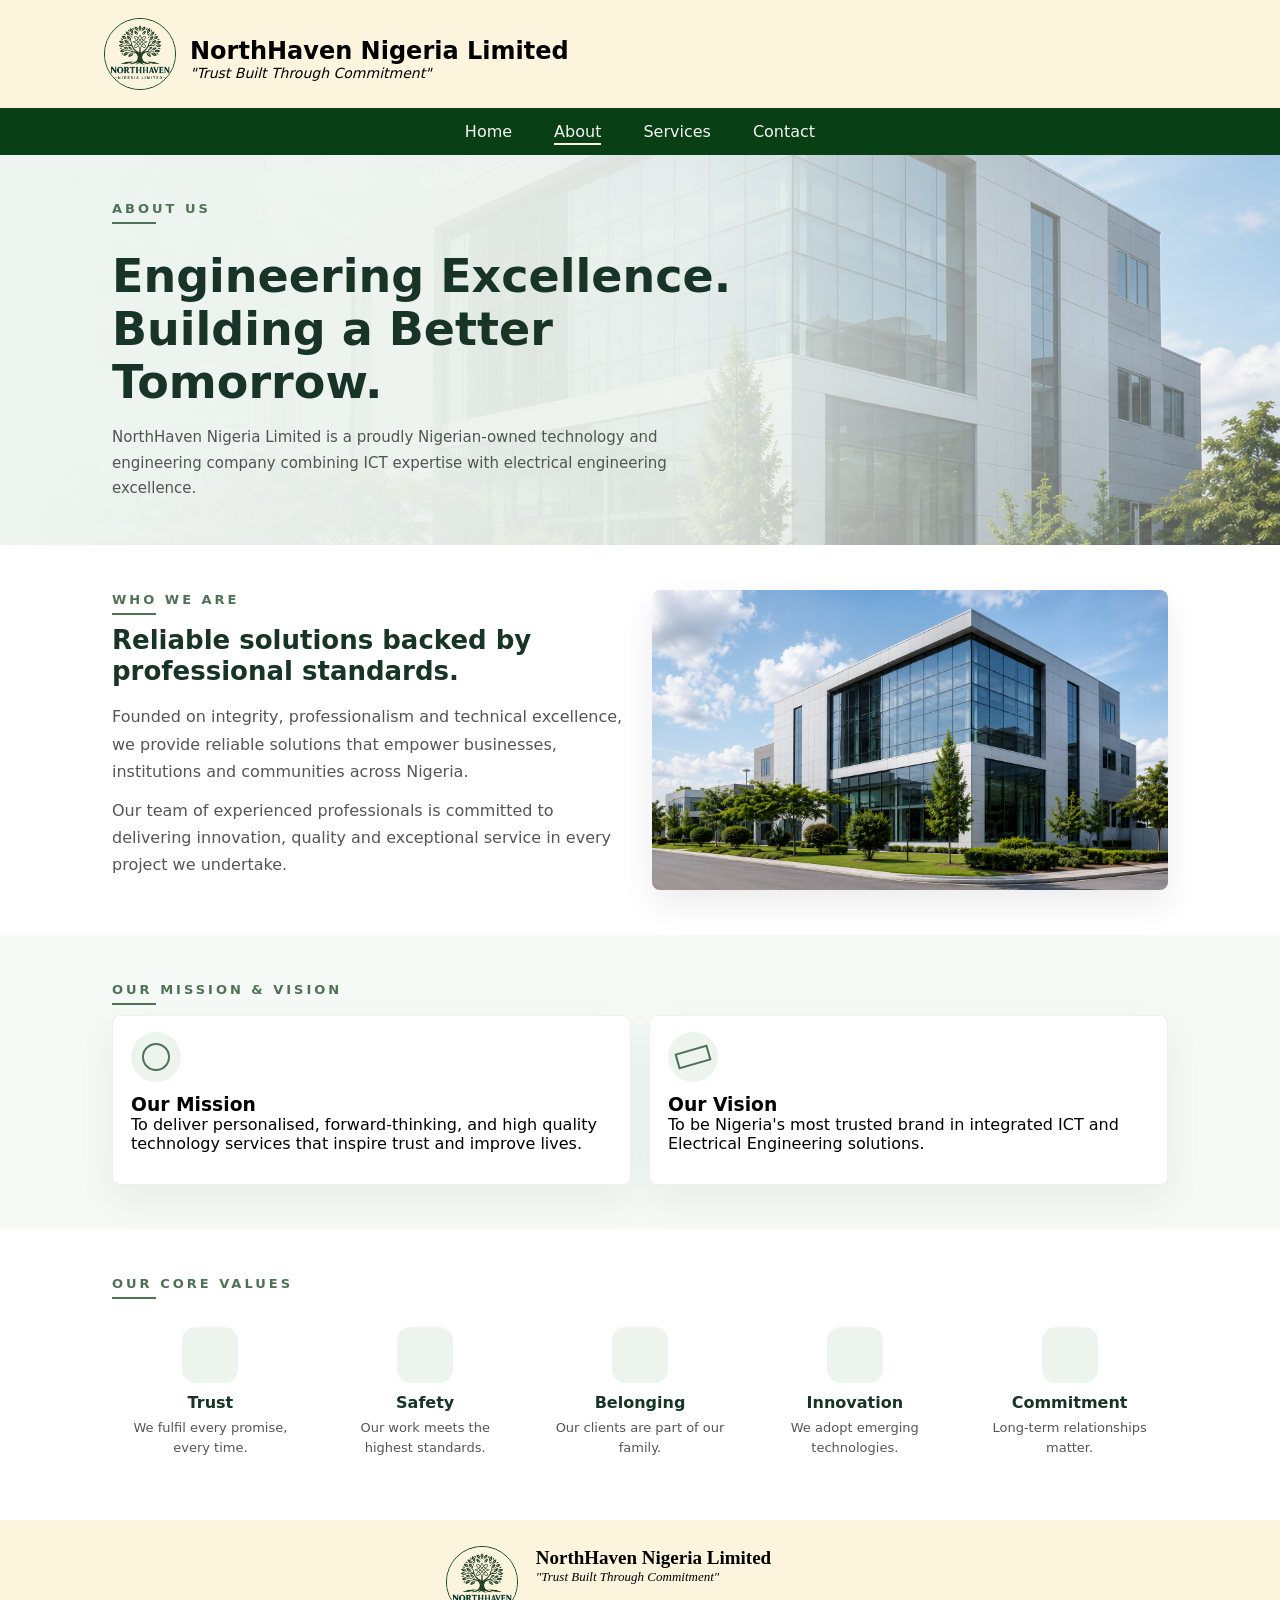
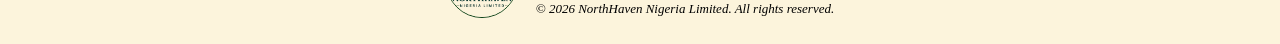
==== about.html @ ed2ec1b2 "first commit" ====
<!DOCTYPE html>
<html lang="en">
<head>
    <meta charset="UTF-8">
    <meta name="viewport" content="width=device-width, initial-scale=1.0">
    <link rel="stylesheet" href="./css/common.css">
    <link rel="stylesheet" href="./css/about.css">
    <title>About Us</title>
</head>
<body>
    <div class="container">
        <header>
            <div class="logo">
                <img src="./assets/fcf4dc-.png" alt="NorthHaven logo">
                <span>
                    <h1>NorthHaven Nigeria Limited</h1>
                    <p>"Trust Built Through Commitment"</p>
                </span>
            </div>
            <nav>
                <ul>
                    <li><a href="./index.html">Home</a></li>
                    <li><a class="active" href="./about.html">About</a></li>
                    <li><a href="./services.html">Services</a></li>
                    <li><a href="./contact.html">Contact</a></li>
                </ul>
            </nav>
        </header>

        <main>
            <section class="page-hero page-hero-about">
                <div class="page-wrap">
                    <span class="eyebrow">ABOUT US</span>
                    <h1>Engineering Excellence. Building a Better Tomorrow.</h1>
                    <p>NorthHaven Nigeria Limited is a proudly Nigerian-owned technology and engineering company combining ICT expertise with electrical engineering excellence.</p>
                </div>
            </section>

            <section class="page-section">
                <div class="page-wrap split-section">
                    <div>
                        <span class="eyebrow">WHO WE ARE</span>
                        <h2>Reliable solutions backed by professional standards.</h2>
                        <p>Founded on integrity, professionalism and technical excellence, we provide reliable solutions that empower businesses, institutions and communities across Nigeria.</p>
                        <p>Our team of experienced professionals is committed to delivering innovation, quality and exceptional service in every project we undertake.</p>
                    </div>
                    <div class="feature-photo">
                        <img src="./assets/head.png" alt="NorthHaven engineering project">
                    </div>
                </div>
            </section>

            <section class="page-section light-section">
                <div class="page-wrap">
                    <span class="eyebrow">OUR MISSION & VISION</span>
                    <div class="page-card-grid two-cards">
                        <article class="mission-card page-mini-card">
                            <div class="icon icon-target"></div>
                            <h3>Our Mission</h3>
                            <p>To deliver personalised, forward-thinking, and high quality technology services that inspire trust and improve lives.</p>
                        </article>
                        <article class="mission-card page-mini-card">
                            <div class="icon icon-vision"></div>
                            <h3>Our Vision</h3>
                            <p>To be Nigeria's most trusted brand in integrated ICT and Electrical Engineering solutions.</p>
                        </article>
                    </div>
                </div>
            </section>

            <section class="page-section">
                <div class="page-wrap">
                    <span class="eyebrow">OUR CORE VALUES</span>
                    <div class="values-row">
                        <article><div class="value-icon value-trust"></div><h3>Trust</h3><p>We fulfil every promise, every time.</p></article>
                        <article><div class="value-icon value-safety"></div><h3>Safety</h3><p>Our work meets the highest standards.</p></article>
                        <article><div class="value-icon value-belonging"></div><h3>Belonging</h3><p>Our clients are part of our family.</p></article>
                        <article><div class="value-icon value-innovation"></div><h3>Innovation</h3><p>We adopt emerging technologies.</p></article>
                        <article><div class="value-icon value-commitment"></div><h3>Commitment</h3><p>Long-term relationships matter.</p></article>
                    </div>
                </div>
            </section>
        </main>
    </div>

    <footer>
        <img src="./assets/fcf4dc-.png" alt="NorthHaven logo">
        <span>
            <h1>NorthHaven Nigeria Limited</h1>
            <p>"Trust Built Through Commitment"</p>
            <p class="copyright">© 2026 NorthHaven Nigeria Limited. All rights reserved.</p>
        </span>
    </footer>

    <script src="./main.js"></script>
</body>
</html>
---- css/common.css ----
﻿*{
    margin: 0;
    padding: 0;
    box-sizing: border-box;
}
html{
    scroll-behavior: smooth;
}
body{
    background-color: whitesmoke;
}
img{
    max-width: 100%;
    display: block;
}
.container{
    background-color: whitesmoke;
    font-family: system-ui, -apple-system, BlinkMacSystemFont, 'Segoe UI', Roboto, Oxygen, Ubuntu, Cantarell, 'Open Sans', 'Helvetica Neue', sans-serif;
    margin: auto;
}
.container header{
    background-color: #fcf4dc;
}
header .logo{
    padding: 15px;
    display: flex;
    align-items: center;
    justify-content: center;
    gap: 14px;
}
header .logo img{
    width: 60px;
    height: auto;
    border: 1px solid #083f14;
    border-radius: 50%;
}
.logo span{
    padding-top: 10px;
}
.logo h1{
    font-size: 16.6px;
    font-family: inherit;
}
.logo p{
    font-size: 12.5px;
    font-style: italic;
    text-align: center;
}
header nav{
    background-color: #083f14;
    padding: 6px;
}
nav ul{
    display: flex;
    justify-content: space-between;
    padding-inline: 4px;
}
nav ul li {
    list-style: none;
}
nav ul li a{
    font-size: 15px;
    color: whitesmoke;
    text-decoration: none;
}
nav a:hover,
nav a.active{
    border-bottom: 2px solid #fcf4dc;
    padding-bottom: 2px;
}
.btn{
    display: inline-flex;
    align-items: center;
    justify-content: center;
    gap: 10px;
    width: 100%;
    max-width: 220px;
    min-height: 48px;
    border-radius: 6px;
    text-decoration: none;
    font-size: 14px;
    font-weight: 700;
    transition: .3s;
}
.btn-primary{
    background: #4f7156;
    color: white;
}
.btn-secondary{
    border: 1px solid #4f7156;
    color: #4f7156;
    background: rgba(255,255,255,.6);
}
.btn:hover{
    transform: translateY(-2px);
}
footer {
    background-color: #fcf4dc;
    color: black;
    display: flex;
    flex-direction: column;
    align-items: center;
    justify-content: center;
    gap: 20px;
    padding: 20px 0;
}
footer img{
    width: 60px;
    height: auto;
    border: 1px solid #083f14;
    border-radius: 50%;
}
footer span{
    margin: auto;
}
footer h1{
    font-size: 19px;
    font-family: inherit;
}
footer p{
    font-size: 13px;
    text-align: center;
    font-style: italic;
}
.copyright{
    width: 100%;
    text-align: center;
    margin-top: 1rem;
}
.page-wrap{
    max-width: 1120px;
    margin: auto;
    padding: 0 15px;
}
.page-hero{
    min-height: 280px;
    display: flex;
    align-items: center;
    background: #eef4ef;
    overflow: hidden;
}
.page-hero .page-wrap{
    width: 100%;
}
.page-hero h1{
    max-width: 620px;
    margin: 16px 0;
    color: #173426;
    font-size: 32px;
    line-height: 1.15;
}
.page-hero p{
    max-width: 560px;
    color: #4f5651;
    font-size: 15px;
    line-height: 1.7;
}
.eyebrow{
    color: #4f7156;
    font-size: 13px;
    letter-spacing: 3px;
    font-weight: 700;
    position: relative;
    display: inline-block;
    margin-bottom: 18px;
}
.eyebrow::after{
    content: "";
    position: absolute;
    left: 0;
    bottom: -8px;
    width: 44px;
    height: 2px;
    background: #4f7156;
}
.page-section{
    padding: 44px 0;
    background: #ffffff;
}
.light-section,
.map-section{
    background: #f6faf7;
}
.mission-card{
    background: #ffffff;
    border-radius: 8px;
    padding: 16px 18px;
    box-shadow: 0 15px 40px rgba(0,0,0,.06);
    transition: .35s;
    border: 1px solid #eef1ef;
    min-height: 170px;
}
.mission-card:hover{
    transform: translateY(-8px);
    box-shadow: 0 25px 60px rgba(0,0,0,.10);
}
.icon{
    width: 50px;
    height: 50px;
    border-radius: 50%;
    background: #edf4ee;
    display: flex;
    align-items: center;
    justify-content: center;
    margin-bottom: 12px;
    color: #4f7156;
    font-size: 28px;
    font-weight: 700;
    position: relative;
}
.icon::before{
    font-family: Arial, Helvetica, sans-serif;
    line-height: 1;
    content: "";
}
.strip-icon{
    width: 38px;
    height: 38px;
    border-radius: 14px;
    background: #edf4ee;
    display: flex;
    justify-content: center;
    align-items: center;
    color: #4f7156;
    font-size: 14px;
}
@media (min-width: 768px){
    header .logo{
        justify-content: flex-start;
        max-width: 1120px;
        margin: auto;
        padding: 18px 24px;
    }

    header .logo img,
    footer img{
        width: 72px;
    }

    .logo h1{
        font-size: 24px;
    }

    .logo p{
        font-size: 14px;
        text-align: left;
    }

    header nav{
        padding: 0 24px;
    }

    nav ul{
        max-width: 1120px;
        margin: auto;
        justify-content: center;
        gap: 42px;
        padding: 14px 0;
    }

    nav ul li a{
        font-size: 16px;
    }

    .page-wrap{
        padding: 0 24px;
    }

    footer{
        flex-direction: row;
        gap: 18px;
        padding: 26px 24px;
    }

    footer span{
        margin: 0;
    }

    footer p{
        text-align: left;
    }
}

@media (min-width: 1024px){
    .page-hero{
        min-height: 390px;
    }

    .page-hero h1{
        font-size: 46px;
    }

    .page-wrap{
        padding: 0 32px;
    }
}
---- css/about.css ----
﻿.page-hero-about{
    background:
        linear-gradient(90deg, #eef4ef 0%, rgba(238,244,239,.92) 54%, rgba(238,244,239,.25) 100%),
        url("../assets/head.png") right center / cover no-repeat;
}
.split-section{
    display: grid;
    gap: 24px;
}
.split-section h2{
    color: #173426;
    font-size: 26px;
    line-height: 1.2;
    margin-bottom: 16px;
}
.split-section p{
    color: #555;
    line-height: 1.7;
    margin-bottom: 12px;
}
.feature-photo img{
    width: 100%;
    height: 240px;
    object-fit: cover;
    border-radius: 8px;
    box-shadow: 0 14px 35px rgba(0,0,0,.08);
}
.page-card-grid{
    display: grid;
    gap: 18px;
}
.page-mini-card{
    margin-top: 0;
}
.values-row{
    display: grid;
    gap: 18px;
}
.values-row article{
    text-align: center;
    padding: 18px 12px;
}
.values-row h3{
    color: #173426;
    font-size: 16px;
    margin: 10px 0 6px;
}
.values-row p{
    color: #555;
    font-size: 13px;
    line-height: 1.55;
}
.value-icon{
    width: 56px;
    height: 56px;
    border-radius: 14px;
    background: #edf4ee;
    margin: auto;
    position: relative;
}
.icon-target::before{
    width: 24px;
    height: 24px;
    border: 2px solid #4f7156;
    border-radius: 50%;
    left: 12px;
    top: 12px;
}
.icon-target::after{
    width: 18px;
    height: 2px;
    background: #4f7156;
    left: 24px;
    top: 17px;
    transform: rotate(-38deg);
}
.icon-vision::before{
    width: 30px;
    height: 12px;
    border: 2px solid #4f7156;
    left: 11px;
    top: 16px;
    transform: rotate(-16deg);
}
.icon-vision::after{
    width: 2px;
    height: 18px;
    background: #4f7156;
    left: 26px;
    top: 28px;
}
.value-trust::before{
    width: 22px;
    height: 26px;
    border: 2px solid #4f7156;
    border-radius: 12px 12px 16px 16px;
    left: 16px;
    top: 13px;
}
.value-safety::before,
.value-belonging::before{
    width: 28px;
    height: 20px;
    border: 2px solid #4f7156;
    border-radius: 50% 50% 8px 8px;
    left: 13px;
    top: 18px;
}
.value-belonging::before{
    border-radius: 16px 16px 8px 8px;
}
.value-innovation::before{
    width: 18px;
    height: 18px;
    border: 2px solid #4f7156;
    border-radius: 50%;
    left: 18px;
    top: 13px;
}
.value-innovation::after{
    width: 14px;
    height: 2px;
    background: #4f7156;
    left: 21px;
    top: 36px;
}
.value-commitment::before{
    width: 30px;
    height: 14px;
    border: 2px solid #4f7156;
    border-radius: 8px;
    left: 12px;
    top: 22px;
}
@media (min-width: 768px){
    .split-section{
        grid-template-columns: 1fr 1fr;
        align-items: center;
    }

    .feature-photo img{
        height: 300px;
    }

    .page-card-grid.two-cards{
        grid-template-columns: repeat(2, minmax(0, 1fr));
    }

    .values-row{
        grid-template-columns: repeat(5, minmax(0, 1fr));
    }
}
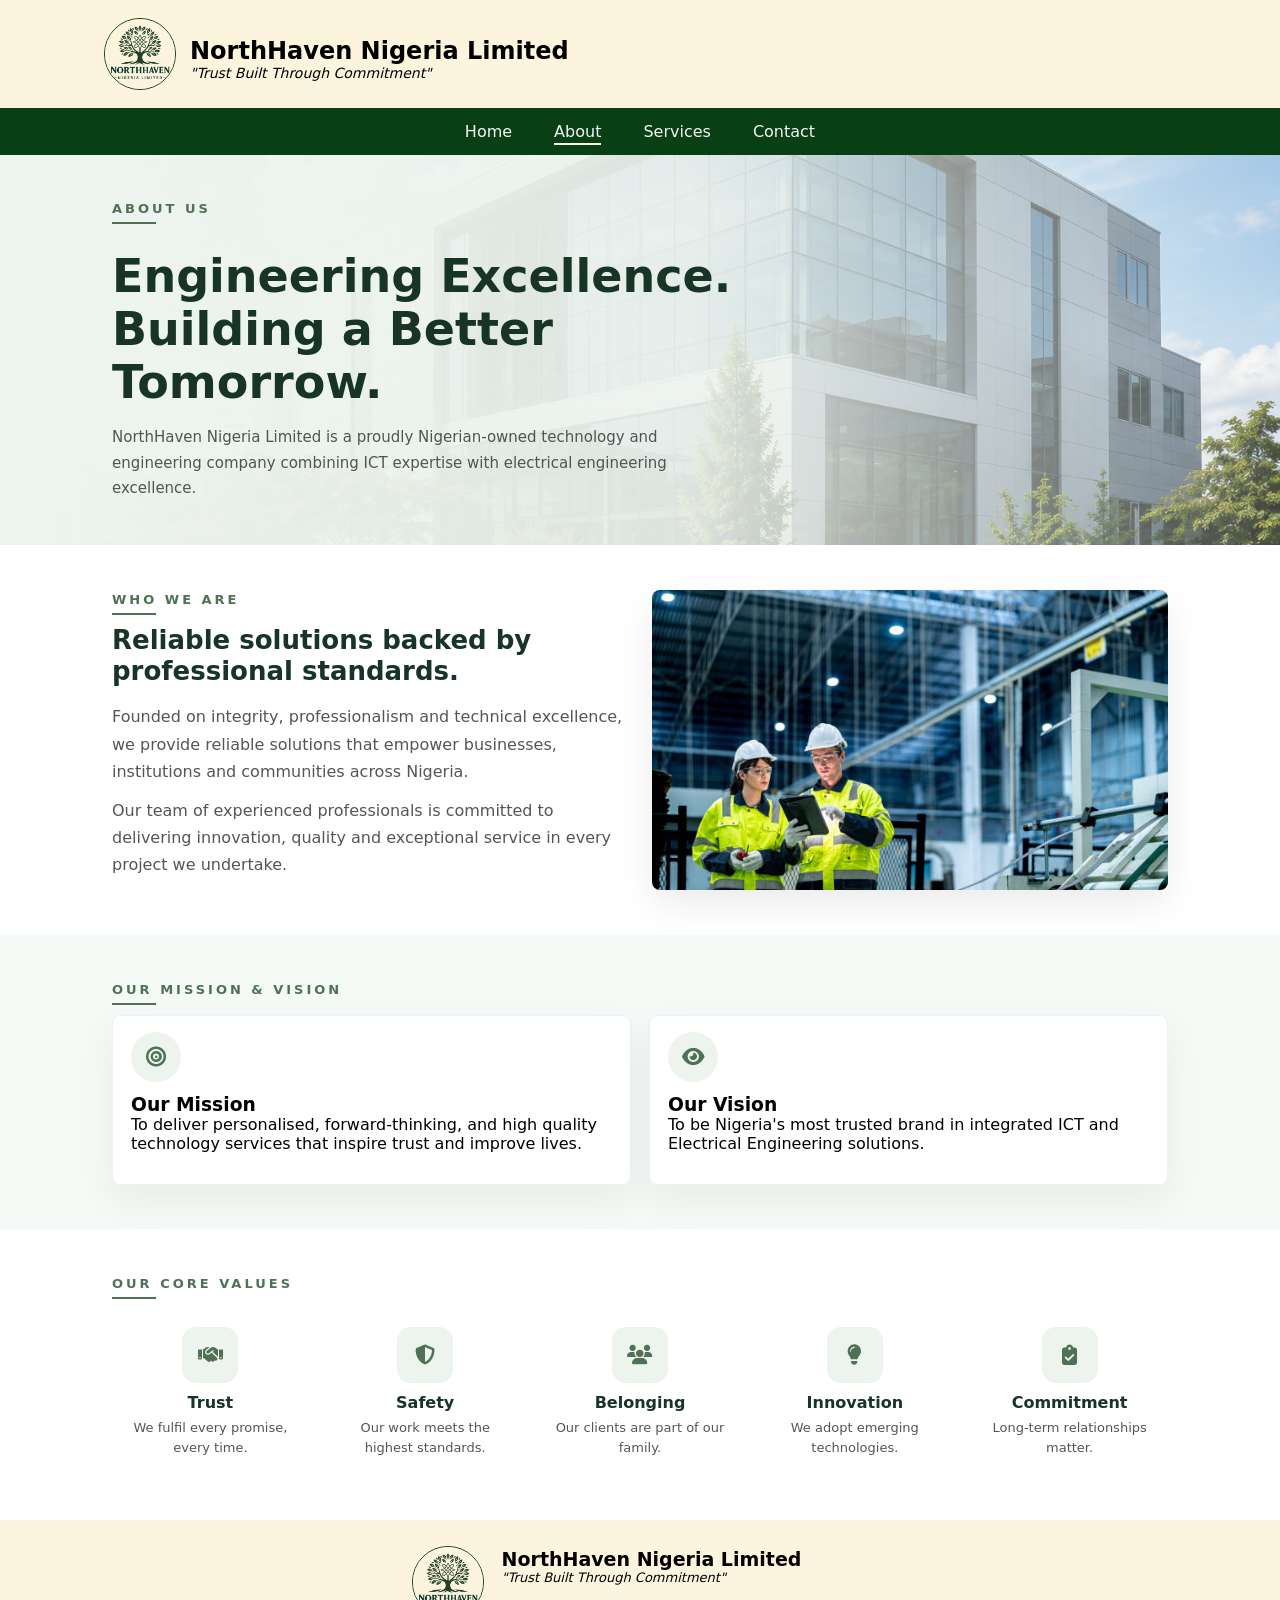
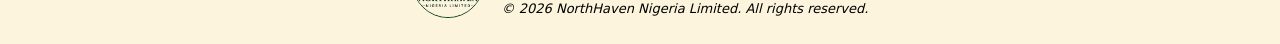
==== commit 7b18c769: "Second Commit" ====
--- a/about.html
+++ b/about.html
@@ -3,6 +3,7 @@
 <head>
     <meta charset="UTF-8">
     <meta name="viewport" content="width=device-width, initial-scale=1.0">
+    <link rel="stylesheet" href="https://cdnjs.cloudflare.com/ajax/libs/font-awesome/6.5.2/css/all.min.css">
     <link rel="stylesheet" href="./css/common.css">
     <link rel="stylesheet" href="./css/about.css">
     <title>About Us</title>
@@ -45,7 +46,7 @@
                         <p>Our team of experienced professionals is committed to delivering innovation, quality and exceptional service in every project we undertake.</p>
                     </div>
                     <div class="feature-photo">
-                        <img src="./assets/head.png" alt="NorthHaven engineering project">
+                        <img src="./assets/engineers.jpg" alt="NorthHaven engineering project">
                     </div>
                 </div>
             </section>
@@ -55,12 +56,12 @@
                     <span class="eyebrow">OUR MISSION & VISION</span>
                     <div class="page-card-grid two-cards">
                         <article class="mission-card page-mini-card">
-                            <div class="icon icon-target"></div>
+                            <div class="icon icon-target"><i class="fa-solid fa-bullseye"></i></div>
                             <h3>Our Mission</h3>
                             <p>To deliver personalised, forward-thinking, and high quality technology services that inspire trust and improve lives.</p>
                         </article>
                         <article class="mission-card page-mini-card">
-                            <div class="icon icon-vision"></div>
+                            <div class="icon icon-vision"><i class="fa-solid fa-eye"></i></div>
                             <h3>Our Vision</h3>
                             <p>To be Nigeria's most trusted brand in integrated ICT and Electrical Engineering solutions.</p>
                         </article>
@@ -72,11 +73,11 @@
                 <div class="page-wrap">
                     <span class="eyebrow">OUR CORE VALUES</span>
                     <div class="values-row">
-                        <article><div class="value-icon value-trust"></div><h3>Trust</h3><p>We fulfil every promise, every time.</p></article>
-                        <article><div class="value-icon value-safety"></div><h3>Safety</h3><p>Our work meets the highest standards.</p></article>
-                        <article><div class="value-icon value-belonging"></div><h3>Belonging</h3><p>Our clients are part of our family.</p></article>
-                        <article><div class="value-icon value-innovation"></div><h3>Innovation</h3><p>We adopt emerging technologies.</p></article>
-                        <article><div class="value-icon value-commitment"></div><h3>Commitment</h3><p>Long-term relationships matter.</p></article>
+                        <article><div class="value-icon value-trust"><i class="fa-solid fa-handshake"></i></div><h3>Trust</h3><p>We fulfil every promise, every time.</p></article>
+                        <article><div class="value-icon value-safety"><i class="fa-solid fa-shield-halved"></i></div><h3>Safety</h3><p>Our work meets the highest standards.</p></article>
+                        <article><div class="value-icon value-belonging"><i class="fa-solid fa-users"></i></div><h3>Belonging</h3><p>Our clients are part of our family.</p></article>
+                        <article><div class="value-icon value-innovation"><i class="fa-solid fa-lightbulb"></i></div><h3>Innovation</h3><p>We adopt emerging technologies.</p></article>
+                        <article><div class="value-icon value-commitment"><i class="fa-solid fa-clipboard-check"></i></div><h3>Commitment</h3><p>Long-term relationships matter.</p></article>
                     </div>
                 </div>
             </section>
--- a/css/common.css
+++ b/css/common.css
@@ -5,6 +5,7 @@
 }
 html{
     scroll-behavior: smooth;
+    overscroll-behavior: none;
 }
 body{
     background-color: whitesmoke;
@@ -103,6 +104,8 @@
     justify-content: center;
     gap: 20px;
     padding: 20px 0;
+    font-family: system-ui, -apple-system, BlinkMacSystemFont, 'Segoe UI', Roboto, Oxygen, Ubuntu, Cantarell, 'Open Sans', 'Helvetica Neue', sans-serif;
+    margin: aut
 }
 footer img{
     width: 60px;
@@ -208,6 +211,14 @@
     font-weight: 700;
     position: relative;
 }
+.icon i,
+.strip-icon i,
+.value-icon i,
+.service-line-icon i{
+    color: #4f7156;
+    font-size: 20px;
+    line-height: 1;
+}
 .icon::before{
     font-family: Arial, Helvetica, sans-serif;
     line-height: 1;
--- a/css/about.css
+++ b/css/about.css
@@ -57,80 +57,21 @@
     background: #edf4ee;
     margin: auto;
     position: relative;
+    display: flex;
+    align-items: center;
+    justify-content: center;
 }
-.icon-target::before{
-    width: 24px;
-    height: 24px;
-    border: 2px solid #4f7156;
-    border-radius: 50%;
-    left: 12px;
-    top: 12px;
-}
-.icon-target::after{
-    width: 18px;
-    height: 2px;
-    background: #4f7156;
-    left: 24px;
-    top: 17px;
-    transform: rotate(-38deg);
-}
-.icon-vision::before{
-    width: 30px;
-    height: 12px;
-    border: 2px solid #4f7156;
-    left: 11px;
-    top: 16px;
-    transform: rotate(-16deg);
-}
-.icon-vision::after{
-    width: 2px;
-    height: 18px;
-    background: #4f7156;
-    left: 26px;
-    top: 28px;
-}
-.value-trust::before{
-    width: 22px;
-    height: 26px;
-    border: 2px solid #4f7156;
-    border-radius: 12px 12px 16px 16px;
-    left: 16px;
-    top: 13px;
-}
+.icon-target::before,
+.icon-target::after,
+.icon-vision::before,
+.icon-vision::after,
+.value-trust::before,
 .value-safety::before,
-.value-belonging::before{
-    width: 28px;
-    height: 20px;
-    border: 2px solid #4f7156;
-    border-radius: 50% 50% 8px 8px;
-    left: 13px;
-    top: 18px;
-}
-.value-belonging::before{
-    border-radius: 16px 16px 8px 8px;
-}
-.value-innovation::before{
-    width: 18px;
-    height: 18px;
-    border: 2px solid #4f7156;
-    border-radius: 50%;
-    left: 18px;
-    top: 13px;
-}
-.value-innovation::after{
-    width: 14px;
-    height: 2px;
-    background: #4f7156;
-    left: 21px;
-    top: 36px;
-}
+.value-belonging::before,
+.value-innovation::before,
+.value-innovation::after,
 .value-commitment::before{
-    width: 30px;
-    height: 14px;
-    border: 2px solid #4f7156;
-    border-radius: 8px;
-    left: 12px;
-    top: 22px;
+    content: none;
 }
 @media (min-width: 768px){
     .split-section{
